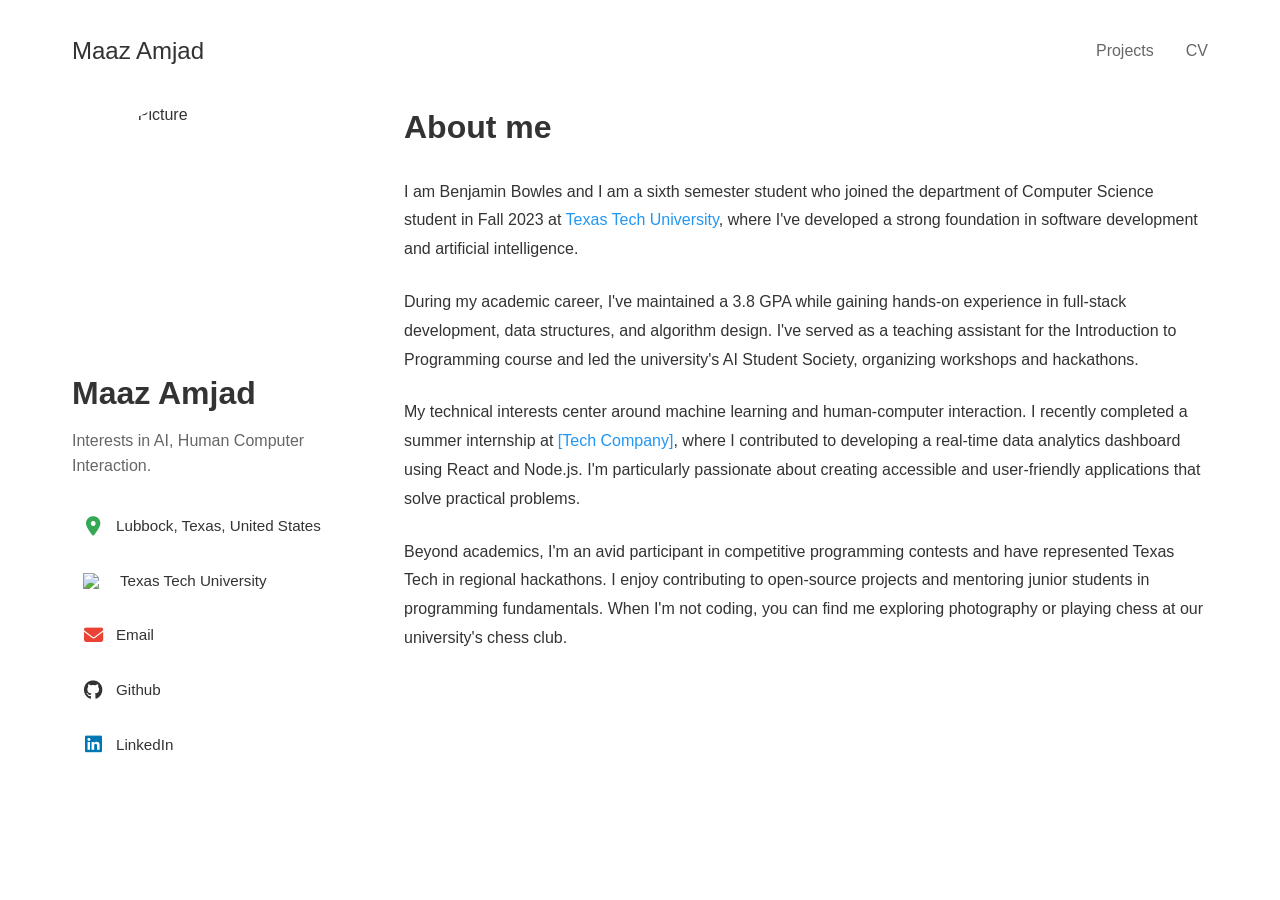
==== index.html @ fe48d33e "I am adding my intro paragraph" ====
<!DOCTYPE html>
<html lang="en">
<head>
    <meta charset="UTF-8">
    <meta name="viewport" content="width=device-width, initial-scale=1.0">
    <title>Maaz Amjad - Academic Profile</title>
    <link rel="stylesheet" href="https://cdnjs.cloudflare.com/ajax/libs/font-awesome/6.4.2/css/all.min.css">
    <style>
        * {
            margin: 0;
            padding: 0;
            box-sizing: border-box;
            font-family: 'Segoe UI', Tahoma, Geneva, Verdana, sans-serif;
        }

        body {
            background-color: #ffffff;
            color: #333;
            line-height: 1.6;
        }

        .container {
            max-width: 1200px;
            margin: 0 auto;
            padding: 2rem;
        }

        nav {
            display: flex;
            justify-content: space-between;
            align-items: center;
            margin-bottom: 2rem;
        }

        .name-title {
            font-size: 1.5rem;
            color: #333;
            text-decoration: none;
        }

        .nav-links {
            display: flex;
            gap: 2rem;
        }

        .nav-links a {
            text-decoration: none;
            color: #666;
            transition: color 0.3s;
        }

        .nav-links a:hover {
            color: #2196F3;
        }

        .profile-section {
            display: grid;
            grid-template-columns: 300px 1fr;
            gap: 2rem;
            margin-bottom: 2rem;
        }

        .profile-sidebar {
            display: flex;
            flex-direction: column;
            gap: 0.5rem;
        }

        .profile-image {
            width: 250px;
            height: 250px;
            border-radius: 50%;
            object-fit: cover;
            margin-bottom: 0.5rem;
        }

        .profile-info h1 {
            font-size: 2rem;
            margin-bottom: 0.5rem;
        }

        .interests {
            color: #666;
            margin-bottom: 1rem;
        }

        .social-links {
            display: flex;
            flex-direction: column;
            gap: 0.5rem;
        }

        .social-link {
            text-decoration: none;
            color: #333;
            display: flex;
            align-items: center;
            gap: 0.8rem;
            padding: 0.7rem;
            transition: all 0.3s ease;
            border-radius: 8px;
            font-size: 0.95rem;
        }

        .social-link i {
            width: 20px;
            text-align: center;
            font-size: 1.2rem;
        }

        .ttu-logo {
            width: 16px; /* Smaller logo size */
            height: 16px;
            margin-right: 0.5rem;
        }

        /* Colorful icons */
        .social-link.linkedin i {
            color: #0077b5;
        }

        .social-link.github i {
            color: #333;
        }

        .social-link.twitter i {
            color: #1DA1F2;
        }

        .social-link.email i {
            color: #EA4335;
        }

        .social-link.university i {
            color: #cc0000;
        }

        .social-link.location i {
            color: #34a853;
        }

        /* Hover effects */
        .social-link:hover {
            transform: translateX(5px);
            background-color: #f8f9fa;
        }

        .social-link.linkedin:hover {
            background-color: #e6f3f9;
        }

        .social-link.github:hover {
            background-color: #f6f8fa;
        }

        .social-link.twitter:hover {
            background-color: #e8f5fd;
        }

        .social-link.email:hover {
            background-color: #fef2f2;
        }

        .social-link.university:hover {
            background-color: #fff5f5;
        }

        .social-link.location:hover {
            background-color: #f2f8f4;
        }

        .main-content h2 {
            font-size: 2rem;
            color: #333;
            margin-bottom: 1.5rem;
        }

        .content-block {
            margin-bottom: 1.5rem;
            line-height: 1.8;
        }

        .highlight-link {
            color: #2196F3;
            text-decoration: none;
            transition: color 0.3s;
        }

        .highlight-link:hover {
            text-decoration: underline;
            color: #1976D2;
        }

        .content-block p {
            margin-bottom: 1rem;
        }

        @media (max-width: 768px) {
            .profile-section {
                grid-template-columns: 1fr;
            }

            .profile-sidebar {
                align-items: center;
                text-align: center;
            }

            .nav-links {
                display: none;
            }

            .social-link {
                justify-content: center;
            }
        }
    </style>
</head>
<body>
    <div class="container">
        <nav>
            <a href="index.html" class="name-title">Maaz Amjad</a>
            <div class="nav-links">
                <a href="projects.html">Projects</a>
                <a href="files/Maaz_cv.pdf" target="_blank">CV</a>
            </div>
        </nav>

        <div class="profile-section">
            <div class="profile-sidebar">
                <img src="images/profile.jpg" alt="Profile Picture" class="profile-image">
                <h1>Maaz Amjad</h1>
                <p class="interests">Interests in AI, Human Computer Interaction.</p>
                <div class="social-links">
                    <a href="#" class="social-link location">
                        <i class="fas fa-map-marker-alt"></i>
                        Lubbock, Texas, United States
                    </a>
                    <a href="https://www.ttu.edu" class="social-link university" target="_blank">
                        <img src="images/logo.png" alt="TTU Logo" class="ttu-logo">
                        Texas Tech University
                    </a>
                    <a href="mailto:ben.bowles@ttu.edu" class="social-link email">
                        <i class="fas fa-envelope"></i>
                        Email
                    </a>
                    <a href="https://github.com/HoleInOneGolfer" class="social-link github" target="_blank">
                        <i class="fab fa-github"></i>
                        Github
                    </a>
                    <a href="https://www.linkedin.com/in/benjamin-bowles-b45428191/" class="social-link linkedin" target="_blank">
                        <i class="fab fa-linkedin"></i>
                        LinkedIn
                    </a>
                </div>
            </div>

            <div class="main-content">
                <h2>About me</h2>
                <div class="content-block">
                    <p> I am Benjamin Bowles and I am a sixth semester student who joined the department of Computer Science student in Fall 2023 at <a href="https://www.ttu.edu" class="highlight-link" target="_blank">Texas Tech University</a>, where I've developed a strong foundation in software development and artificial intelligence.</p>
                </div>
                <div class="content-block">
                    <p>During my academic career, I've maintained a 3.8 GPA while gaining hands-on experience in full-stack development, data structures, and algorithm design. I've served as a teaching assistant for the Introduction to Programming course and led the university's AI Student Society, organizing workshops and hackathons.</p>
                </div>

                <div class="content-block">
                    <p>My technical interests center around machine learning and human-computer interaction. I recently completed a summer internship at <a href="#" class="highlight-link">[Tech Company]</a>, where I contributed to developing a real-time data analytics dashboard using React and Node.js. I'm particularly passionate about creating accessible and user-friendly applications that solve practical problems.</p>
                </div>

                <div class="content-block">
                    <p>Beyond academics, I'm an avid participant in competitive programming contests and have represented Texas Tech in regional hackathons. I enjoy contributing to open-source projects and mentoring junior students in programming fundamentals. When I'm not coding, you can find me exploring photography or playing chess at our university's chess club.</p>
                </div>
            </div>
        </div>
    </div>
</body>
</html>
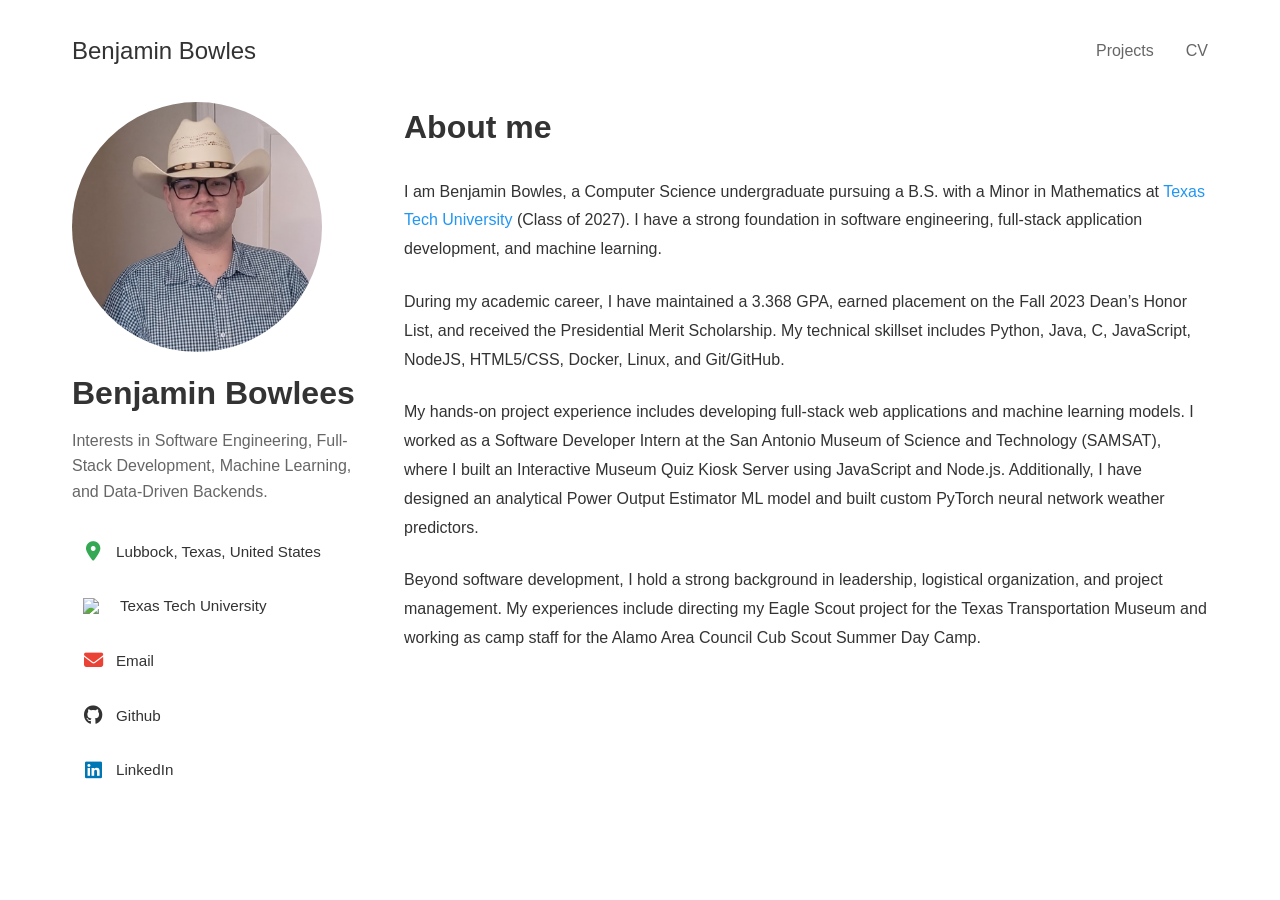
==== commit c494bd74: "update with MY STUFF" ====
--- a/index.html
+++ b/index.html
@@ -1,279 +1,331 @@
-<!DOCTYPE html>
+<!doctype html>
 <html lang="en">
-<head>
-    <meta charset="UTF-8">
-    <meta name="viewport" content="width=device-width, initial-scale=1.0">
-    <title>Maaz Amjad - Academic Profile</title>
-    <link rel="stylesheet" href="https://cdnjs.cloudflare.com/ajax/libs/font-awesome/6.4.2/css/all.min.css">
-    <style>
-        * {
-            margin: 0;
-            padding: 0;
-            box-sizing: border-box;
-            font-family: 'Segoe UI', Tahoma, Geneva, Verdana, sans-serif;
-        }
-
-        body {
-            background-color: #ffffff;
-            color: #333;
-            line-height: 1.6;
-        }
-
-        .container {
-            max-width: 1200px;
-            margin: 0 auto;
-            padding: 2rem;
-        }
-
-        nav {
-            display: flex;
-            justify-content: space-between;
-            align-items: center;
-            margin-bottom: 2rem;
-        }
-
-        .name-title {
-            font-size: 1.5rem;
-            color: #333;
-            text-decoration: none;
-        }
-
-        .nav-links {
-            display: flex;
-            gap: 2rem;
-        }
-
-        .nav-links a {
-            text-decoration: none;
-            color: #666;
-            transition: color 0.3s;
-        }
-
-        .nav-links a:hover {
-            color: #2196F3;
-        }
-
-        .profile-section {
-            display: grid;
-            grid-template-columns: 300px 1fr;
-            gap: 2rem;
-            margin-bottom: 2rem;
-        }
-
-        .profile-sidebar {
-            display: flex;
-            flex-direction: column;
-            gap: 0.5rem;
-        }
-
-        .profile-image {
-            width: 250px;
-            height: 250px;
-            border-radius: 50%;
-            object-fit: cover;
-            margin-bottom: 0.5rem;
-        }
-
-        .profile-info h1 {
-            font-size: 2rem;
-            margin-bottom: 0.5rem;
-        }
-
-        .interests {
-            color: #666;
-            margin-bottom: 1rem;
-        }
-
-        .social-links {
-            display: flex;
-            flex-direction: column;
-            gap: 0.5rem;
-        }
-
-        .social-link {
-            text-decoration: none;
-            color: #333;
-            display: flex;
-            align-items: center;
-            gap: 0.8rem;
-            padding: 0.7rem;
-            transition: all 0.3s ease;
-            border-radius: 8px;
-            font-size: 0.95rem;
-        }
-
-        .social-link i {
-            width: 20px;
-            text-align: center;
-            font-size: 1.2rem;
-        }
-
-        .ttu-logo {
-            width: 16px; /* Smaller logo size */
-            height: 16px;
-            margin-right: 0.5rem;
-        }
-
-        /* Colorful icons */
-        .social-link.linkedin i {
-            color: #0077b5;
-        }
-
-        .social-link.github i {
-            color: #333;
-        }
-
-        .social-link.twitter i {
-            color: #1DA1F2;
-        }
-
-        .social-link.email i {
-            color: #EA4335;
-        }
-
-        .social-link.university i {
-            color: #cc0000;
-        }
-
-        .social-link.location i {
-            color: #34a853;
-        }
-
-        /* Hover effects */
-        .social-link:hover {
-            transform: translateX(5px);
-            background-color: #f8f9fa;
-        }
-
-        .social-link.linkedin:hover {
-            background-color: #e6f3f9;
-        }
-
-        .social-link.github:hover {
-            background-color: #f6f8fa;
-        }
-
-        .social-link.twitter:hover {
-            background-color: #e8f5fd;
-        }
-
-        .social-link.email:hover {
-            background-color: #fef2f2;
-        }
-
-        .social-link.university:hover {
-            background-color: #fff5f5;
-        }
-
-        .social-link.location:hover {
-            background-color: #f2f8f4;
-        }
-
-        .main-content h2 {
-            font-size: 2rem;
-            color: #333;
-            margin-bottom: 1.5rem;
-        }
-
-        .content-block {
-            margin-bottom: 1.5rem;
-            line-height: 1.8;
-        }
-
-        .highlight-link {
-            color: #2196F3;
-            text-decoration: none;
-            transition: color 0.3s;
-        }
-
-        .highlight-link:hover {
-            text-decoration: underline;
-            color: #1976D2;
-        }
-
-        .content-block p {
-            margin-bottom: 1rem;
-        }
-
-        @media (max-width: 768px) {
-            .profile-section {
-                grid-template-columns: 1fr;
-            }
-
-            .profile-sidebar {
-                align-items: center;
-                text-align: center;
-            }
-
-            .nav-links {
-                display: none;
-            }
-
-            .social-link {
-                justify-content: center;
-            }
-        }
-    </style>
-</head>
-<body>
-    <div class="container">
-        <nav>
-            <a href="index.html" class="name-title">Maaz Amjad</a>
-            <div class="nav-links">
-                <a href="projects.html">Projects</a>
-                <a href="files/Maaz_cv.pdf" target="_blank">CV</a>
-            </div>
-        </nav>
-
-        <div class="profile-section">
-            <div class="profile-sidebar">
-                <img src="images/profile.jpg" alt="Profile Picture" class="profile-image">
-                <h1>Maaz Amjad</h1>
-                <p class="interests">Interests in AI, Human Computer Interaction.</p>
-                <div class="social-links">
-                    <a href="#" class="social-link location">
-                        <i class="fas fa-map-marker-alt"></i>
-                        Lubbock, Texas, United States
-                    </a>
-                    <a href="https://www.ttu.edu" class="social-link university" target="_blank">
-                        <img src="images/logo.png" alt="TTU Logo" class="ttu-logo">
-                        Texas Tech University
-                    </a>
-                    <a href="mailto:ben.bowles@ttu.edu" class="social-link email">
-                        <i class="fas fa-envelope"></i>
-                        Email
-                    </a>
-                    <a href="https://github.com/HoleInOneGolfer" class="social-link github" target="_blank">
-                        <i class="fab fa-github"></i>
-                        Github
-                    </a>
-                    <a href="https://www.linkedin.com/in/benjamin-bowles-b45428191/" class="social-link linkedin" target="_blank">
-                        <i class="fab fa-linkedin"></i>
-                        LinkedIn
-                    </a>
-                </div>
-            </div>
-
-            <div class="main-content">
-                <h2>About me</h2>
-                <div class="content-block">
-                    <p> I am Benjamin Bowles and I am a sixth semester student who joined the department of Computer Science student in Fall 2023 at <a href="https://www.ttu.edu" class="highlight-link" target="_blank">Texas Tech University</a>, where I've developed a strong foundation in software development and artificial intelligence.</p>
-                </div>
-                <div class="content-block">
-                    <p>During my academic career, I've maintained a 3.8 GPA while gaining hands-on experience in full-stack development, data structures, and algorithm design. I've served as a teaching assistant for the Introduction to Programming course and led the university's AI Student Society, organizing workshops and hackathons.</p>
-                </div>
-
-                <div class="content-block">
-                    <p>My technical interests center around machine learning and human-computer interaction. I recently completed a summer internship at <a href="#" class="highlight-link">[Tech Company]</a>, where I contributed to developing a real-time data analytics dashboard using React and Node.js. I'm particularly passionate about creating accessible and user-friendly applications that solve practical problems.</p>
-                </div>
-
-                <div class="content-block">
-                    <p>Beyond academics, I'm an avid participant in competitive programming contests and have represented Texas Tech in regional hackathons. I enjoy contributing to open-source projects and mentoring junior students in programming fundamentals. When I'm not coding, you can find me exploring photography or playing chess at our university's chess club.</p>
-                </div>
-            </div>
-        </div>
-    </div>
-</body>
+	<head>
+		<meta charset="UTF-8" />
+		<meta name="viewport" content="width=device-width, initial-scale=1.0" />
+		<title>Benjamin Bowlees - Academic Profile</title>
+		<link
+			rel="stylesheet"
+			href="https://cdnjs.cloudflare.com/ajax/libs/font-awesome/6.4.2/css/all.min.css"
+		/>
+		<style>
+			* {
+				margin: 0;
+				padding: 0;
+				box-sizing: border-box;
+				font-family: "Segoe UI", Tahoma, Geneva, Verdana, sans-serif;
+			}
+
+			body {
+				background-color: #ffffff;
+				color: #333;
+				line-height: 1.6;
+			}
+
+			.container {
+				max-width: 1200px;
+				margin: 0 auto;
+				padding: 2rem;
+			}
+
+			nav {
+				display: flex;
+				justify-content: space-between;
+				align-items: center;
+				margin-bottom: 2rem;
+			}
+
+			.name-title {
+				font-size: 1.5rem;
+				color: #333;
+				text-decoration: none;
+			}
+
+			.nav-links {
+				display: flex;
+				gap: 2rem;
+			}
+
+			.nav-links a {
+				text-decoration: none;
+				color: #666;
+				transition: color 0.3s;
+			}
+
+			.nav-links a:hover {
+				color: #2196f3;
+			}
+
+			.profile-section {
+				display: grid;
+				grid-template-columns: 300px 1fr;
+				gap: 2rem;
+				margin-bottom: 2rem;
+			}
+
+			.profile-sidebar {
+				display: flex;
+				flex-direction: column;
+				gap: 0.5rem;
+			}
+
+			.profile-image {
+				width: 250px;
+				height: 250px;
+				border-radius: 50%;
+				object-fit: cover;
+				margin-bottom: 0.5rem;
+			}
+
+			.profile-info h1 {
+				font-size: 2rem;
+				margin-bottom: 0.5rem;
+			}
+
+			.interests {
+				color: #666;
+				margin-bottom: 1rem;
+			}
+
+			.social-links {
+				display: flex;
+				flex-direction: column;
+				gap: 0.5rem;
+			}
+
+			.social-link {
+				text-decoration: none;
+				color: #333;
+				display: flex;
+				align-items: center;
+				gap: 0.8rem;
+				padding: 0.7rem;
+				transition: all 0.3s ease;
+				border-radius: 8px;
+				font-size: 0.95rem;
+			}
+
+			.social-link i {
+				width: 20px;
+				text-align: center;
+				font-size: 1.2rem;
+			}
+
+			.ttu-logo {
+				width: 16px; /* Smaller logo size */
+				height: 16px;
+				margin-right: 0.5rem;
+			}
+
+			/* Colorful icons */
+			.social-link.linkedin i {
+				color: #0077b5;
+			}
+
+			.social-link.github i {
+				color: #333;
+			}
+
+			.social-link.twitter i {
+				color: #1da1f2;
+			}
+
+			.social-link.email i {
+				color: #ea4335;
+			}
+
+			.social-link.university i {
+				color: #cc0000;
+			}
+
+			.social-link.location i {
+				color: #34a853;
+			}
+
+			/* Hover effects */
+			.social-link:hover {
+				transform: translateX(5px);
+				background-color: #f8f9fa;
+			}
+
+			.social-link.linkedin:hover {
+				background-color: #e6f3f9;
+			}
+
+			.social-link.github:hover {
+				background-color: #f6f8fa;
+			}
+
+			.social-link.twitter:hover {
+				background-color: #e8f5fd;
+			}
+
+			.social-link.email:hover {
+				background-color: #fef2f2;
+			}
+
+			.social-link.university:hover {
+				background-color: #fff5f5;
+			}
+
+			.social-link.location:hover {
+				background-color: #f2f8f4;
+			}
+
+			.main-content h2 {
+				font-size: 2rem;
+				color: #333;
+				margin-bottom: 1.5rem;
+			}
+
+			.content-block {
+				margin-bottom: 1.5rem;
+				line-height: 1.8;
+			}
+
+			.highlight-link {
+				color: #2196f3;
+				text-decoration: none;
+				transition: color 0.3s;
+			}
+
+			.highlight-link:hover {
+				text-decoration: underline;
+				color: #1976d2;
+			}
+
+			.content-block p {
+				margin-bottom: 1rem;
+			}
+
+			@media (max-width: 768px) {
+				.profile-section {
+					grid-template-columns: 1fr;
+				}
+
+				.profile-sidebar {
+					align-items: center;
+					text-align: center;
+				}
+
+				.nav-links {
+					display: none;
+				}
+
+				.social-link {
+					justify-content: center;
+				}
+			}
+		</style>
+	</head>
+	<body>
+		<div class="container">
+			<nav>
+				<a href="index.html" class="name-title">Benjamin Bowles</a>
+				<div class="nav-links">
+					<a href="projects.html">Projects</a>
+					<a href="files/Bowles_cv.pdf" target="_blank">CV</a>
+				</div>
+			</nav>
+
+			<div class="profile-section">
+				<div class="profile-sidebar">
+					<img
+						src="images/profile.jpg"
+						alt="Profile Picture"
+						class="profile-image"
+					/>
+					<h1>Benjamin Bowlees</h1>
+					<p class="interests">
+						Interests in Software Engineering, Full-Stack Development, Machine
+						Learning, and Data-Driven Backends.
+					</p>
+					<div class="social-links">
+						<a href="#" class="social-link location">
+							<i class="fas fa-map-marker-alt"></i>
+							Lubbock, Texas, United States
+						</a>
+						<a
+							href="https://www.ttu.edu"
+							class="social-link university"
+							target="_blank"
+						>
+							<img src="images/logo.png" alt="TTU Logo" class="ttu-logo" />
+							Texas Tech University
+						</a>
+						<a href="mailto:ben.bowles@ttu.edu" class="social-link email">
+							<i class="fas fa-envelope"></i>
+							Email
+						</a>
+						<a
+							href="https://github.com/HoleInOneGolfer"
+							class="social-link github"
+							target="_blank"
+						>
+							<i class="fab fa-github"></i>
+							Github
+						</a>
+						<a
+							href="https://www.linkedin.com/in/benjamin-bowles-b45428191/"
+							class="social-link linkedin"
+							target="_blank"
+						>
+							<i class="fab fa-linkedin"></i>
+							LinkedIn
+						</a>
+					</div>
+				</div>
+
+				<div class="main-content">
+					<h2>About me</h2>
+					<div class="content-block">
+						<p>
+							I am Benjamin Bowles, a Computer Science undergraduate pursuing a
+							B.S. with a Minor in Mathematics at
+							<a
+								href="https://www.ttu.edu"
+								class="highlight-link"
+								target="_blank"
+								>Texas Tech University</a
+							>
+							(Class of 2027). I have a strong foundation in software
+							engineering, full-stack application development, and machine
+							learning.
+						</p>
+					</div>
+					<div class="content-block">
+						<p>
+							During my academic career, I have maintained a 3.368 GPA, earned
+							placement on the Fall 2023 Dean’s Honor List, and received the
+							Presidential Merit Scholarship. My technical skillset includes
+							Python, Java, C, JavaScript, NodeJS, HTML5/CSS, Docker, Linux, and
+							Git/GitHub.
+						</p>
+					</div>
+
+					<div class="content-block">
+						<p>
+							My hands-on project experience includes developing full-stack web
+							applications and machine learning models. I worked as a Software
+							Developer Intern at the San Antonio Museum of Science and
+							Technology (SAMSAT), where I built an Interactive Museum Quiz
+							Kiosk Server using JavaScript and Node.js. Additionally, I have
+							designed an analytical Power Output Estimator ML model and built
+							custom PyTorch neural network weather predictors.
+						</p>
+					</div>
+
+					<div class="content-block">
+						<p>
+							Beyond software development, I hold a strong background in
+							leadership, logistical organization, and project management. My
+							experiences include directing my Eagle Scout project for the Texas
+							Transportation Museum and working as camp staff for the Alamo Area
+							Council Cub Scout Summer Day Camp.
+						</p>
+					</div>
+				</div>
+			</div>
+		</div>
+	</body>
 </html>
-
-
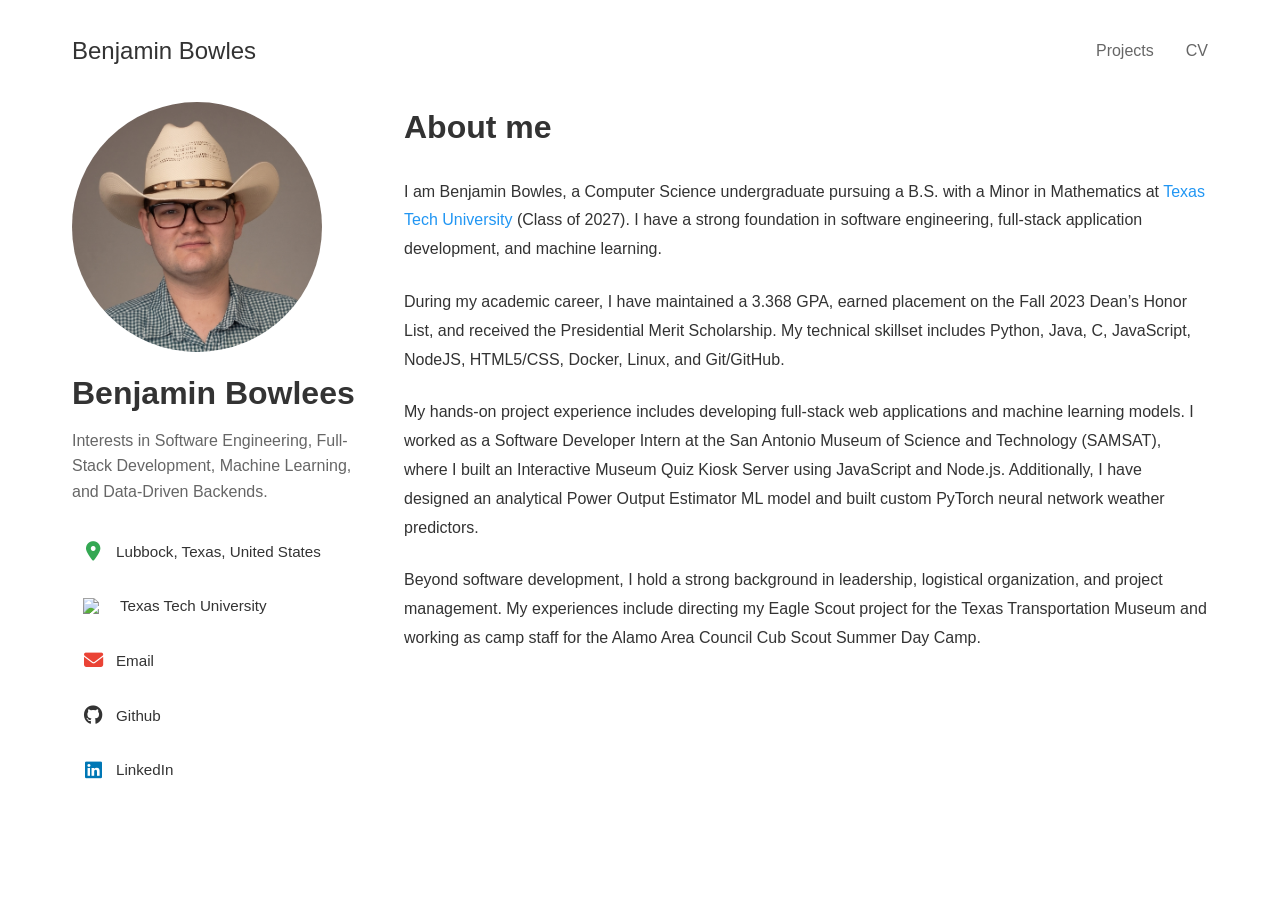
==== commit 19a7afa5: "moved styles to external file" ====
--- a/index.html
+++ b/index.html
@@ -8,215 +8,7 @@
 			rel="stylesheet"
 			href="https://cdnjs.cloudflare.com/ajax/libs/font-awesome/6.4.2/css/all.min.css"
 		/>
-		<style>
-			* {
-				margin: 0;
-				padding: 0;
-				box-sizing: border-box;
-				font-family: "Segoe UI", Tahoma, Geneva, Verdana, sans-serif;
-			}
-
-			body {
-				background-color: #ffffff;
-				color: #333;
-				line-height: 1.6;
-			}
-
-			.container {
-				max-width: 1200px;
-				margin: 0 auto;
-				padding: 2rem;
-			}
-
-			nav {
-				display: flex;
-				justify-content: space-between;
-				align-items: center;
-				margin-bottom: 2rem;
-			}
-
-			.name-title {
-				font-size: 1.5rem;
-				color: #333;
-				text-decoration: none;
-			}
-
-			.nav-links {
-				display: flex;
-				gap: 2rem;
-			}
-
-			.nav-links a {
-				text-decoration: none;
-				color: #666;
-				transition: color 0.3s;
-			}
-
-			.nav-links a:hover {
-				color: #2196f3;
-			}
-
-			.profile-section {
-				display: grid;
-				grid-template-columns: 300px 1fr;
-				gap: 2rem;
-				margin-bottom: 2rem;
-			}
-
-			.profile-sidebar {
-				display: flex;
-				flex-direction: column;
-				gap: 0.5rem;
-			}
-
-			.profile-image {
-				width: 250px;
-				height: 250px;
-				border-radius: 50%;
-				object-fit: cover;
-				margin-bottom: 0.5rem;
-			}
-
-			.profile-info h1 {
-				font-size: 2rem;
-				margin-bottom: 0.5rem;
-			}
-
-			.interests {
-				color: #666;
-				margin-bottom: 1rem;
-			}
-
-			.social-links {
-				display: flex;
-				flex-direction: column;
-				gap: 0.5rem;
-			}
-
-			.social-link {
-				text-decoration: none;
-				color: #333;
-				display: flex;
-				align-items: center;
-				gap: 0.8rem;
-				padding: 0.7rem;
-				transition: all 0.3s ease;
-				border-radius: 8px;
-				font-size: 0.95rem;
-			}
-
-			.social-link i {
-				width: 20px;
-				text-align: center;
-				font-size: 1.2rem;
-			}
-
-			.ttu-logo {
-				width: 16px; /* Smaller logo size */
-				height: 16px;
-				margin-right: 0.5rem;
-			}
-
-			/* Colorful icons */
-			.social-link.linkedin i {
-				color: #0077b5;
-			}
-
-			.social-link.github i {
-				color: #333;
-			}
-
-			.social-link.twitter i {
-				color: #1da1f2;
-			}
-
-			.social-link.email i {
-				color: #ea4335;
-			}
-
-			.social-link.university i {
-				color: #cc0000;
-			}
-
-			.social-link.location i {
-				color: #34a853;
-			}
-
-			/* Hover effects */
-			.social-link:hover {
-				transform: translateX(5px);
-				background-color: #f8f9fa;
-			}
-
-			.social-link.linkedin:hover {
-				background-color: #e6f3f9;
-			}
-
-			.social-link.github:hover {
-				background-color: #f6f8fa;
-			}
-
-			.social-link.twitter:hover {
-				background-color: #e8f5fd;
-			}
-
-			.social-link.email:hover {
-				background-color: #fef2f2;
-			}
-
-			.social-link.university:hover {
-				background-color: #fff5f5;
-			}
-
-			.social-link.location:hover {
-				background-color: #f2f8f4;
-			}
-
-			.main-content h2 {
-				font-size: 2rem;
-				color: #333;
-				margin-bottom: 1.5rem;
-			}
-
-			.content-block {
-				margin-bottom: 1.5rem;
-				line-height: 1.8;
-			}
-
-			.highlight-link {
-				color: #2196f3;
-				text-decoration: none;
-				transition: color 0.3s;
-			}
-
-			.highlight-link:hover {
-				text-decoration: underline;
-				color: #1976d2;
-			}
-
-			.content-block p {
-				margin-bottom: 1rem;
-			}
-
-			@media (max-width: 768px) {
-				.profile-section {
-					grid-template-columns: 1fr;
-				}
-
-				.profile-sidebar {
-					align-items: center;
-					text-align: center;
-				}
-
-				.nav-links {
-					display: none;
-				}
-
-				.social-link {
-					justify-content: center;
-				}
-			}
-		</style>
+		<link rel="stylesheet" href="./style.css" />
 	</head>
 	<body>
 		<div class="container">
--- a/style.css
+++ b/style.css
@@ -0,0 +1,354 @@
+* {
+    margin: 0;
+    padding: 0;
+    box-sizing: border-box;
+    font-family: "Segoe UI", Tahoma, Geneva, Verdana, sans-serif;
+}
+
+body {
+    background-color: #ffffff;
+    color: #333;
+    line-height: 1.6;
+}
+
+.container {
+    max-width: 1200px;
+    margin: 0 auto;
+    padding: 2rem;
+}
+
+.project-card {
+    background: #f8f9fa;
+    border-radius: 8px;
+    padding: 2rem;
+    margin-bottom: 2rem;
+    transition: transform 0.3s ease;
+    border: 1px solid #e9ecef;
+}
+
+.project-card:hover {
+    transform: translateY(-5px);
+    box-shadow: 0 4px 12px rgba(0, 0, 0, 0.1);
+}
+
+.project-title {
+    font-size: 1.5rem;
+    color: #2196f3;
+    margin-bottom: 1rem;
+}
+
+.project-description {
+    margin-bottom: 1.5rem;
+}
+
+.key-features {
+    margin-bottom: 1.5rem;
+}
+
+.key-features h4 {
+    margin-bottom: 0.5rem;
+    color: #333;
+}
+
+.key-features ul {
+    list-style-type: none;
+    padding-left: 0;
+}
+
+.key-features li {
+    margin-bottom: 0.5rem;
+    padding-left: 1.5rem;
+    position: relative;
+}
+
+.key-features li::before {
+    content: "•";
+    color: #2196f3;
+    position: absolute;
+    left: 0;
+}
+
+.skills-section {
+    margin-top: 1.5rem;
+}
+
+.skills-grid {
+    display: flex;
+    flex-wrap: wrap;
+    gap: 0.5rem;
+    margin-top: 0.5rem;
+}
+
+.skill-tag {
+    background: #e3f2fd;
+    color: #1976d2;
+    padding: 0.4rem 0.8rem;
+    border-radius: 4px;
+    font-size: 0.9rem;
+    font-weight: 500;
+}
+
+h2 {
+    font-size: 2rem;
+    color: #333;
+    margin-bottom: 2rem;
+}
+
+.project-header {
+    display: flex;
+    align-items: center;
+    gap: 1rem;
+    margin-bottom: 1rem;
+}
+
+.project-title-group {
+    flex-grow: 1;
+}
+
+.project-timeline {
+    font-size: 0.9rem;
+    color: #1976d2;
+    background: #e3f2fd;
+    padding: 0.4rem 0.8rem;
+    border-radius: 4px;
+    font-weight: 500;
+    white-space: nowrap;
+}
+
+.cv-section {
+    text-align: center;
+    padding: 3rem;
+    margin: 2rem 0;
+    background: #f5f5f5;
+    border-radius: 8px;
+}
+
+.cv-download-button {
+    display: inline-flex;
+    align-items: center;
+    gap: 0.5rem;
+    padding: 1rem 2rem;
+    background-color: #2196f3;
+    color: white;
+    text-decoration: none;
+    border-radius: 4px;
+    transition: background-color 0.3s;
+    font-size: 1.1rem;
+}
+
+.cv-download-button:hover {
+    background-color: #1976d2;
+}
+
+.cv-icon {
+    width: 24px;
+    height: 24px;
+}
+
+.cv-description {
+    margin-top: 1rem;
+    color: #666;
+}
+
+nav {
+    display: flex;
+    justify-content: space-between;
+    align-items: center;
+    margin-bottom: 2rem;
+}
+
+.name-title {
+    font-size: 1.5rem;
+    color: #333;
+    text-decoration: none;
+}
+
+.nav-links {
+    display: flex;
+    gap: 2rem;
+}
+
+.nav-links a {
+    text-decoration: none;
+    color: #666;
+    transition: color 0.3s;
+}
+
+.nav-links a:hover {
+    color: #2196f3;
+}
+
+.profile-section {
+    display: grid;
+    grid-template-columns: 300px 1fr;
+    gap: 2rem;
+    margin-bottom: 2rem;
+}
+
+.profile-sidebar {
+    display: flex;
+    flex-direction: column;
+    gap: 0.5rem;
+}
+
+.profile-image {
+    width: 250px;
+    height: 250px;
+    border-radius: 50%;
+    object-fit: cover;
+    margin-bottom: 0.5rem;
+}
+
+.profile-info h1 {
+    font-size: 2rem;
+    margin-bottom: 0.5rem;
+}
+
+.interests {
+    color: #666;
+    margin-bottom: 1rem;
+}
+
+.social-links {
+    display: flex;
+    flex-direction: column;
+    gap: 0.5rem;
+}
+
+.social-link {
+    text-decoration: none;
+    color: #333;
+    display: flex;
+    align-items: center;
+    gap: 0.8rem;
+    padding: 0.7rem;
+    transition: all 0.3s ease;
+    border-radius: 8px;
+    font-size: 0.95rem;
+}
+
+.social-link i {
+    width: 20px;
+    text-align: center;
+    font-size: 1.2rem;
+}
+
+.ttu-logo {
+    width: 16px;
+    height: 16px;
+    margin-right: 0.5rem;
+}
+
+/* Colorful icons */
+.social-link.linkedin i {
+    color: #0077b5;
+}
+
+.social-link.github i {
+    color: #333;
+}
+
+.social-link.twitter i {
+    color: #1da1f2;
+}
+
+.social-link.email i {
+    color: #ea4335;
+}
+
+.social-link.university i {
+    color: #cc0000;
+}
+
+.social-link.location i {
+    color: #34a853;
+}
+
+/* Hover effects */
+.social-link:hover {
+    transform: translateX(5px);
+    background-color: #f8f9fa;
+}
+
+.social-link.linkedin:hover {
+    background-color: #e6f3f9;
+}
+
+.social-link.github:hover {
+    background-color: #f6f8fa;
+}
+
+.social-link.twitter:hover {
+    background-color: #e8f5fd;
+}
+
+.social-link.email:hover {
+    background-color: #fef2f2;
+}
+
+.social-link.university:hover {
+    background-color: #fff5f5;
+}
+
+.social-link.location:hover {
+    background-color: #f2f8f4;
+}
+
+.main-content h2 {
+    font-size: 2rem;
+    color: #333;
+    margin-bottom: 1.5rem;
+}
+
+.content-block {
+    margin-bottom: 1.5rem;
+    line-height: 1.8;
+}
+
+.highlight-link {
+    color: #2196f3;
+    text-decoration: none;
+    transition: color 0.3s;
+}
+
+.highlight-link:hover {
+    text-decoration: underline;
+    color: #1976d2;
+}
+
+.content-block p {
+    margin-bottom: 1rem;
+}
+
+@media (max-width: 768px) {
+    .container {
+        padding: 1rem;
+    }
+
+    .project-card {
+        padding: 1.5rem;
+    }
+
+    .project-header {
+        flex-direction: column;
+        align-items: flex-start;
+        gap: 0.5rem;
+    }
+
+    .profile-section {
+        grid-template-columns: 1fr;
+    }
+
+    .profile-sidebar {
+        align-items: center;
+        text-align: center;
+    }
+
+    .nav-links {
+        display: none;
+    }
+
+    .social-link {
+        justify-content: center;
+    }
+}
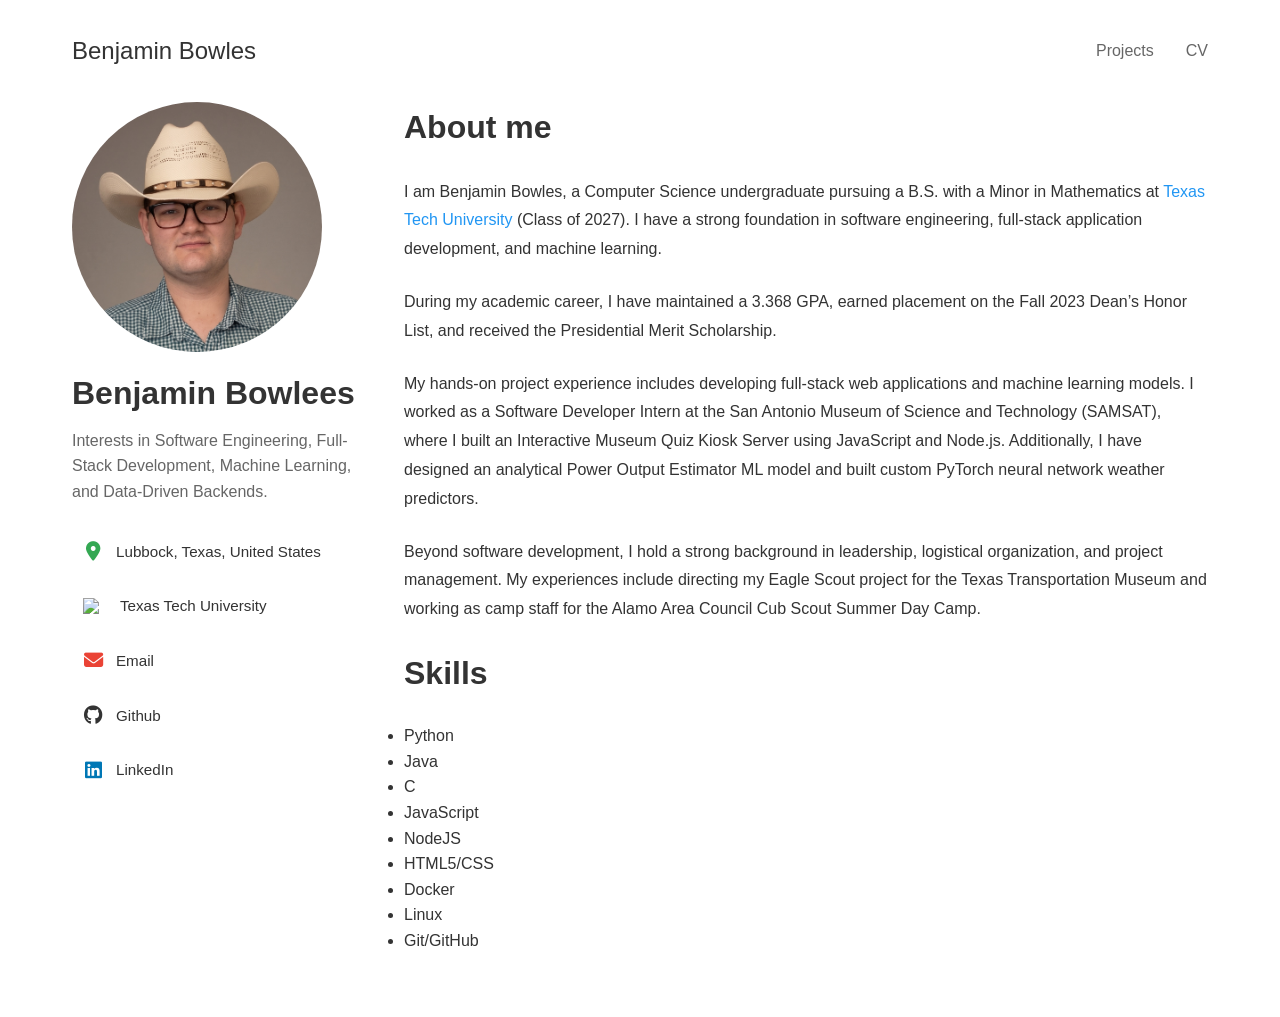
==== commit 8366a462: "Add skills section" ====
--- a/index.html
+++ b/index.html
@@ -89,9 +89,7 @@
 						<p>
 							During my academic career, I have maintained a 3.368 GPA, earned
 							placement on the Fall 2023 Dean’s Honor List, and received the
-							Presidential Merit Scholarship. My technical skillset includes
-							Python, Java, C, JavaScript, NodeJS, HTML5/CSS, Docker, Linux, and
-							Git/GitHub.
+							Presidential Merit Scholarship.
 						</p>
 					</div>
 
@@ -116,6 +114,20 @@
 							Council Cub Scout Summer Day Camp.
 						</p>
 					</div>
+					<section class="skills-section">
+						<h2>Skills</h2>
+						<ul class="skills-list">
+							<li>Python</li>
+							<li>Java</li>
+							<li>C</li>
+							<li>JavaScript</li>
+							<li>NodeJS</li>
+							<li>HTML5/CSS</li>
+							<li>Docker</li>
+							<li>Linux</li>
+							<li>Git/GitHub</li>
+						</ul>
+					</section>
 				</div>
 			</div>
 		</div>
